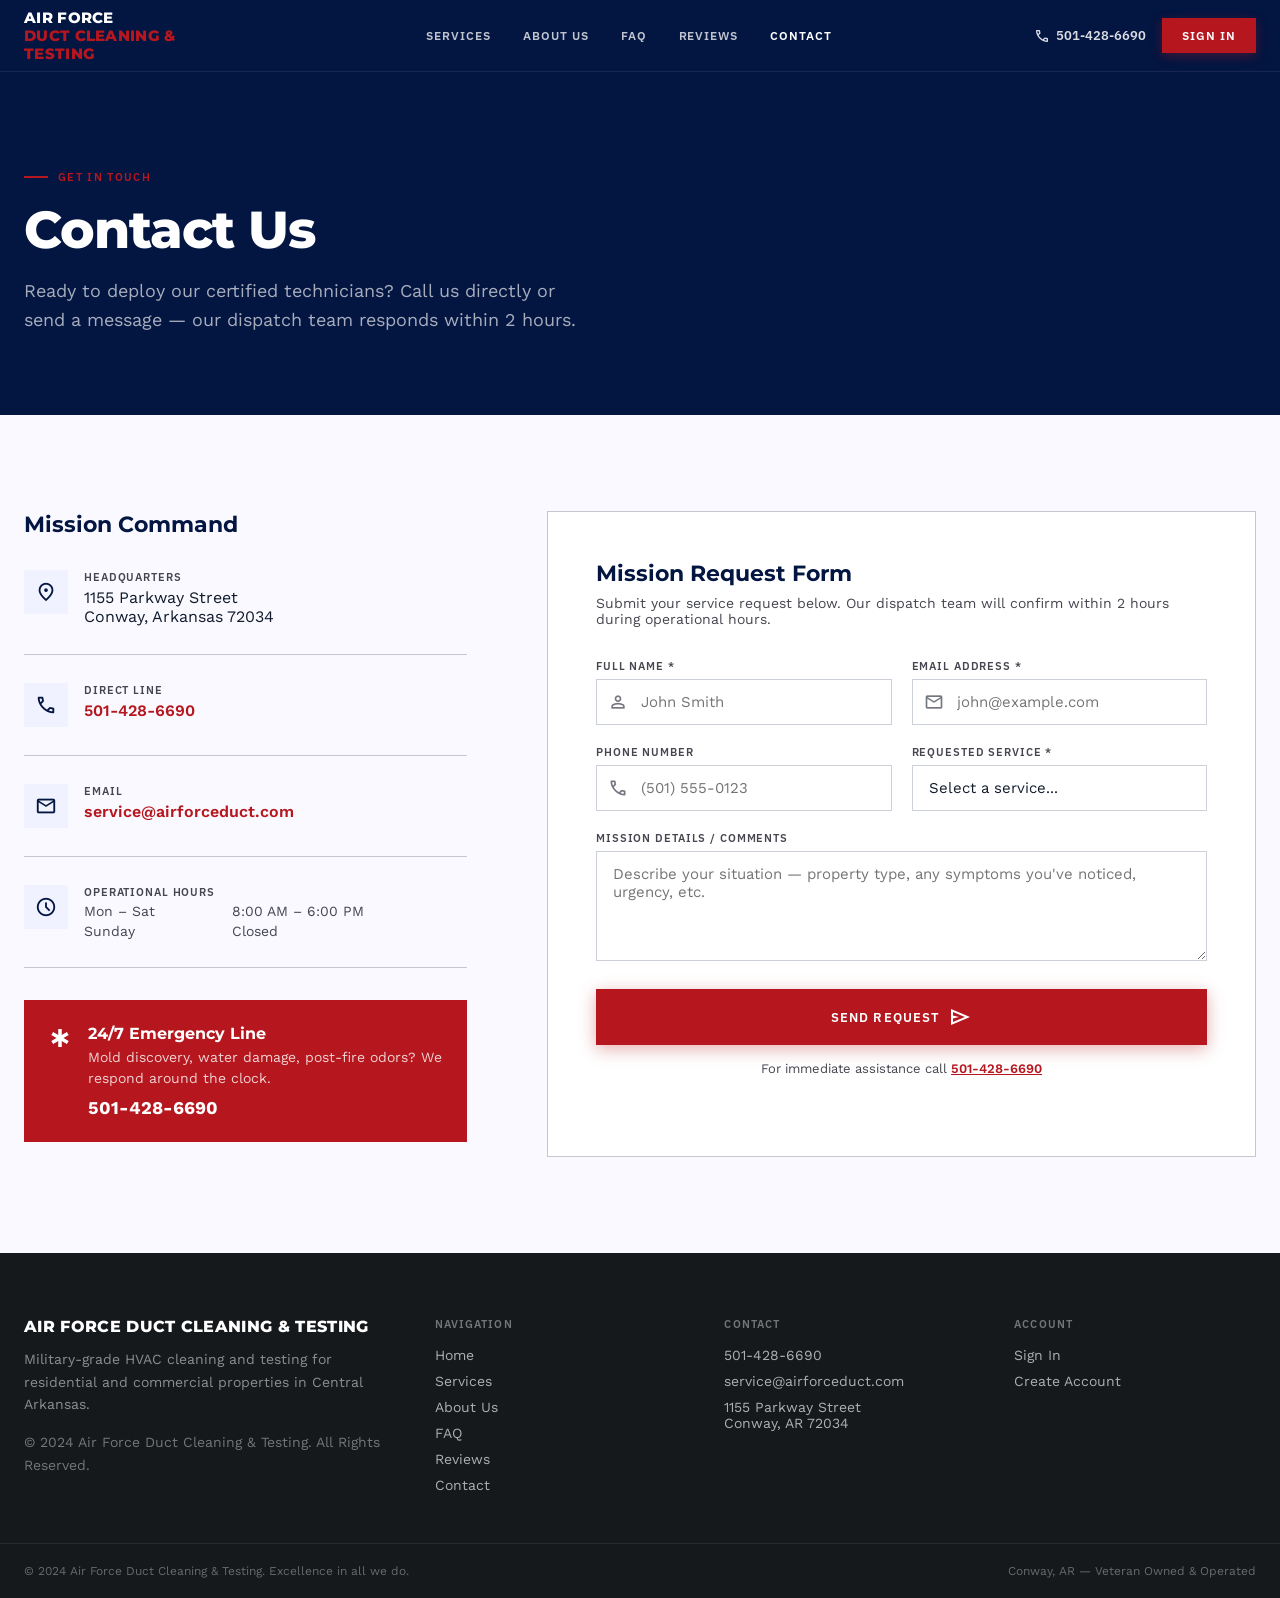
==== contact.html @ 8c6e523b "Add files via upload" ====
<!DOCTYPE html>
<html lang="en">
<head>
<meta charset="utf-8"/>
<meta name="viewport" content="width=device-width, initial-scale=1.0"/>
<title>Contact | Air Force Duct Cleaning & Testing</title>
<link rel="preconnect" href="https://fonts.googleapis.com"/>
<link rel="preconnect" href="https://fonts.gstatic.com" crossorigin/>
<link href="https://fonts.googleapis.com/css2?family=Montserrat:wght@600;700;800&family=IBM+Plex+Sans:wght@500;600&family=Work+Sans:wght@400&display=swap" rel="stylesheet"/>
<link href="https://fonts.googleapis.com/css2?family=Material+Symbols+Outlined:wght,FILL@400,0&display=swap" rel="stylesheet"/>
<link rel="stylesheet" href="css/style.css"/>
<style>
.page-hero { background: var(--primary); padding: 140px 0 80px; }
.page-hero-eyebrow { font-family:'IBM Plex Sans',sans-serif; font-size:11px; font-weight:600; letter-spacing:0.12em; text-transform:uppercase; color:var(--secondary); display:flex; align-items:center; gap:10px; margin-bottom:16px; }
.page-hero-eyebrow::before { content:''; display:block; width:24px; height:2px; background:var(--secondary); }
.page-hero h1 { color:#fff; margin-bottom:16px; }
.page-hero p { color:rgba(255,255,255,0.65); font-size:18px; max-width:560px; line-height:1.65; }

.contact-section { padding: 96px 0; }
.contact-layout { display: grid; grid-template-columns: 1fr 1.6fr; gap: 80px; align-items: start; }

.contact-info h2 { font-family:'Montserrat',sans-serif; font-size:22px; font-weight:700; color:var(--primary); margin-bottom:32px; }
.info-item { display:flex; gap:16px; margin-bottom:28px; padding-bottom:28px; border-bottom:1px solid var(--outline-variant); }
.info-item:last-of-type { border-bottom:none; }
.info-icon { width:44px; height:44px; background:var(--surface-low); display:flex; align-items:center; justify-content:center; flex-shrink:0; }
.info-icon .material-symbols-outlined { font-size:22px; color:var(--primary); }
.info-label { font-family:'IBM Plex Sans',sans-serif; font-size:11px; font-weight:600; letter-spacing:0.08em; text-transform:uppercase; color:var(--on-surface-variant); margin-bottom:4px; }
.info-value { font-size:16px; color:var(--on-surface); font-weight:400; }
.info-value a { color:var(--secondary); text-decoration:none; font-weight:600; }
.info-value a:hover { text-decoration:underline; }

.hours-grid { display:grid; grid-template-columns:1fr 1fr; gap:4px 16px; margin-top:4px; font-size:14px; color:var(--on-surface-variant); }

.emergency-card { background:var(--secondary); padding:24px; margin-top:32px; display:flex; gap:16px; align-items:flex-start; }
.emergency-card .material-symbols-outlined { font-size:24px; color:#fff; flex-shrink:0; margin-top:2px; }
.emergency-card h3 { font-family:'Montserrat',sans-serif; font-size:16px; font-weight:700; color:#fff; margin-bottom:4px; }
.emergency-card p { color:rgba(255,255,255,0.8); font-size:14px; line-height:1.5; }
.emergency-card a { color:#fff; font-weight:700; font-size:18px; text-decoration:none; display:block; margin-top:8px; }

/* Form */
.contact-form-wrap { background:#fff; border:1px solid var(--outline-variant); padding:48px; }
.contact-form-wrap h2 { font-family:'Montserrat',sans-serif; font-size:22px; font-weight:700; color:var(--primary); margin-bottom:8px; }
.contact-form-wrap p { color:var(--on-surface-variant); font-size:14px; margin-bottom:32px; }
.form-row { display:grid; grid-template-columns:1fr 1fr; gap:20px; }
.form-group { display:flex; flex-direction:column; gap:6px; margin-bottom:20px; }
.form-success {
  display:none; background:rgba(46,125,50,0.08); border:1px solid var(--success-green);
  padding:20px 24px; color:var(--success-green);
  font-family:'IBM Plex Sans',sans-serif; font-size:14px; font-weight:600;
  align-items:center; gap:10px; margin-top:20px;
}
.form-success .material-symbols-outlined { font-size:22px; }

@media (max-width:900px) { .contact-layout { grid-template-columns:1fr; } }
@media (max-width:560px) { .form-row { grid-template-columns:1fr; } .contact-form-wrap { padding:28px 20px; } }
</style>
</head>
<body>

<div class="emergency-banner">⚡ 24/7 Emergency Service Available &mdash; <a href="tel:5014286690">Call Now: 501-428-6690</a></div>
<header id="topnav">
  <div class="nav-inner">
    <a class="nav-brand" href="index.html">AIR FORCE<br/><span>DUCT CLEANING & TESTING</span></a>
    <nav class="nav-links">
      <a href="services.html">Services</a>
      <a href="index.html#about">About Us</a>
      <a href="faq.html">FAQ</a>
      <a href="reviews.html">Reviews</a>
      <a href="contact.html" class="active">Contact</a>
    </nav>
    <div class="nav-right">
      <a class="nav-phone" href="tel:5014286690"><span class="material-symbols-outlined">call</span> 501-428-6690</a>
      <a class="btn-nav" href="signin.html">Sign In</a>
      <button class="nav-hamburger" id="hamburger" aria-label="Open menu"><span></span><span></span><span></span></button>
    </div>
  </div>
</header>
<nav class="mobile-menu" id="mobile-menu" style="display:none;">
  <a href="services.html">Services</a>
  <a href="index.html#about">About Us</a>
  <a href="faq.html">FAQ</a>
  <a href="reviews.html">Reviews</a>
  <a href="contact.html">Contact</a>
  <a href="signin.html">Sign In</a>
  <a href="tel:5014286690" class="btn-mobile">📞 Call 501-428-6690</a>
</nav>

<section class="page-hero">
  <div class="container">
    <div class="page-hero-eyebrow">Get In Touch</div>
    <h1 class="headline-xl">Contact Us</h1>
    <p>Ready to deploy our certified technicians? Call us directly or send a message — our dispatch team responds within 2 hours.</p>
  </div>
</section>

<section class="contact-section">
  <div class="container">
    <div class="contact-layout">

      <div class="contact-info reveal">
        <h2>Mission Command</h2>

        <div class="info-item">
          <div class="info-icon"><span class="material-symbols-outlined">location_on</span></div>
          <div>
            <div class="info-label">Headquarters</div>
            <div class="info-value">1155 Parkway Street<br/>Conway, Arkansas 72034</div>
          </div>
        </div>

        <div class="info-item">
          <div class="info-icon"><span class="material-symbols-outlined">call</span></div>
          <div>
            <div class="info-label">Direct Line</div>
            <div class="info-value"><a href="tel:5014286690">501-428-6690</a></div>
          </div>
        </div>

        <div class="info-item">
          <div class="info-icon"><span class="material-symbols-outlined">mail</span></div>
          <div>
            <div class="info-label">Email</div>
            <div class="info-value"><a href="mailto:service@airforceduct.com">service@airforceduct.com</a></div>
          </div>
        </div>

        <div class="info-item">
          <div class="info-icon"><span class="material-symbols-outlined">schedule</span></div>
          <div>
            <div class="info-label">Operational Hours</div>
            <div class="info-value">
              <div class="hours-grid">
                <span>Mon – Sat</span><span>8:00 AM – 6:00 PM</span>
                <span>Sunday</span><span>Closed</span>
              </div>
            </div>
          </div>
        </div>

        <div class="emergency-card">
          <span class="material-symbols-outlined">emergency</span>
          <div>
            <h3>24/7 Emergency Line</h3>
            <p>Mold discovery, water damage, post-fire odors? We respond around the clock.</p>
            <a href="tel:5014286690">501-428-6690</a>
          </div>
        </div>
      </div>

      <div class="contact-form-wrap reveal">
        <h2>Mission Request Form</h2>
        <p>Submit your service request below. Our dispatch team will confirm within 2 hours during operational hours.</p>

        <form id="contact-form" novalidate>
          <div class="form-row">
            <div class="form-group">
              <label class="form-label" for="name">Full Name *</label>
              <div class="input-icon-wrap">
                <span class="material-symbols-outlined">person</span>
                <input class="form-input with-icon" id="name" name="name" type="text" placeholder="John Smith" required/>
              </div>
            </div>
            <div class="form-group">
              <label class="form-label" for="email">Email Address *</label>
              <div class="input-icon-wrap">
                <span class="material-symbols-outlined">mail</span>
                <input class="form-input with-icon" id="email" name="email" type="email" placeholder="john@example.com" required/>
              </div>
            </div>
          </div>

          <div class="form-row">
            <div class="form-group">
              <label class="form-label" for="phone">Phone Number</label>
              <div class="input-icon-wrap">
                <span class="material-symbols-outlined">call</span>
                <input class="form-input with-icon" id="phone" name="phone" type="tel" placeholder="(501) 555-0123"/>
              </div>
            </div>
            <div class="form-group">
              <label class="form-label" for="service">Requested Service *</label>
              <select class="form-input" id="service" name="service" required>
                <option value="">Select a service...</option>
                <option>Residential Duct Cleaning</option>
                <option>Dryer Vent Cleaning</option>
                <option>Air Quality Testing</option>
                <option>HVAC Maintenance</option>
                <option>Mold Remediation</option>
                <option>Commercial Quote</option>
                <option>Emergency Service</option>
              </select>
            </div>
          </div>

          <div class="form-group">
            <label class="form-label" for="message">Mission Details / Comments</label>
            <textarea class="form-input" id="message" name="message" placeholder="Describe your situation — property type, any symptoms you've noticed, urgency, etc."></textarea>
          </div>

          <button class="btn-primary" type="submit" style="width:100%; justify-content:center; margin-top:8px;">
            Send Request <span class="material-symbols-outlined">send</span>
          </button>

          <div class="form-success" id="form-success">
            <span class="material-symbols-outlined">check_circle</span>
            Message sent! Our team will respond within 2 hours during operational hours.
          </div>

          <p style="margin-top:16px; font-size:13px; color:var(--on-surface-variant); text-align:center;">
            For immediate assistance call <a href="tel:5014286690" style="color:var(--secondary); font-weight:600;">501-428-6690</a>
          </p>
        </form>
      </div>

    </div>
  </div>
</section>

<footer>
  <div class="footer-inner">
    <div class="footer-brand">
      <h3>AIR FORCE DUCT CLEANING & TESTING</h3>
      <p>Military-grade HVAC cleaning and testing for residential and commercial properties in Central Arkansas.</p>
      <p style="margin-top:16px;color:rgba(255,255,255,0.4);">© 2024 Air Force Duct Cleaning & Testing. All Rights Reserved.</p>
    </div>
    <div class="footer-col">
      <h4>Navigation</h4>
      <a href="index.html">Home</a>
      <a href="services.html">Services</a>
      <a href="index.html#about">About Us</a>
      <a href="faq.html">FAQ</a>
      <a href="reviews.html">Reviews</a>
      <a href="contact.html">Contact</a>
    </div>
    <div class="footer-col">
      <h4>Contact</h4>
      <a href="tel:5014286690">501-428-6690</a>
      <a href="mailto:service@airforceduct.com">service@airforceduct.com</a>
      <a href="contact.html">1155 Parkway Street<br/>Conway, AR 72034</a>
    </div>
    <div class="footer-col">
      <h4>Account</h4>
      <a href="signin.html">Sign In</a>
      <a href="register.html">Create Account</a>
    </div>
  </div>
  <div class="footer-bottom">
    <span>© 2024 Air Force Duct Cleaning & Testing. Excellence in all we do.</span>
    <span>Conway, AR &mdash; Veteran Owned &amp; Operated</span>
  </div>
</footer>

<script src="js/main.js"></script>
<script>
document.getElementById('contact-form').addEventListener('submit', function(e) {
  e.preventDefault();
  const name = document.getElementById('name').value.trim();
  const email = document.getElementById('email').value.trim();
  const service = document.getElementById('service').value;
  if (!name || !email || !service) {
    alert('Please fill in all required fields.');
    return;
  }
  const success = document.getElementById('form-success');
  success.style.display = 'flex';
  this.querySelector('button[type=submit]').disabled = true;
  this.querySelector('button[type=submit]').textContent = 'Request Sent';
  window.scrollTo({ top: success.offsetTop - 80, behavior: 'smooth' });
});
</script>
</body>
</html>
---- css/style.css ----
/* ===========================
   AIR FORCE DUCT — Global Styles
   =========================== */

:root {
  --primary: #031541;
  --primary-container: #1b2b56;
  --on-primary: #ffffff;
  --secondary: #b6171e;
  --secondary-hover: #da3433;
  --tertiary: #16191c;
  --on-tertiary: #ffffff;
  --background: #f9f9ff;
  --surface: #ffffff;
  --surface-low: #f0f3ff;
  --surface-mid: #e7eeff;
  --on-surface: #121c2c;
  --on-surface-variant: #45464f;
  --outline: #757680;
  --outline-variant: #c5c6d0;
  --verified-gold: #C5A059;
  --success-green: #2E7D32;
  --error: #ba1a1a;
  --red-shadow: rgba(182,23,30,0.35);
}

*, *::before, *::after { box-sizing: border-box; margin: 0; padding: 0; }

html { scroll-behavior: smooth; }

body {
  font-family: 'Work Sans', sans-serif;
  background: var(--background);
  color: var(--on-surface);
  min-height: 100vh;
  display: flex;
  flex-direction: column;
  -webkit-font-smoothing: antialiased;
}

/* ——— Typography ——— */
.font-headline { font-family: 'Montserrat', sans-serif; }
.font-label { font-family: 'IBM Plex Sans', sans-serif; }

h1, h2, h3 { font-family: 'Montserrat', sans-serif; }

.headline-xl { font-size: clamp(32px, 5vw, 52px); font-weight: 800; line-height: 1.15; letter-spacing: -0.02em; }
.headline-lg { font-size: clamp(26px, 3.5vw, 36px); font-weight: 700; line-height: 1.3; }
.headline-md { font-size: clamp(20px, 2.5vw, 26px); font-weight: 600; line-height: 1.4; }
.body-lg { font-size: 18px; line-height: 1.65; font-weight: 400; }
.body-md { font-size: 16px; line-height: 1.6; font-weight: 400; }
.label-bold { font-family: 'IBM Plex Sans', sans-serif; font-size: 13px; font-weight: 600; letter-spacing: 0.07em; text-transform: uppercase; }
.label-sm { font-family: 'IBM Plex Sans', sans-serif; font-size: 11px; font-weight: 500; letter-spacing: 0.04em; text-transform: uppercase; }

/* ——— Layout ——— */
.container { max-width: 1280px; margin: 0 auto; padding: 0 24px; }
@media (max-width: 640px) { .container { padding: 0 16px; } }

/* ——— Nav ——— */
#topnav {
  position: fixed; top: 0; left: 0; right: 0; z-index: 100;
  background: var(--primary);
  height: 72px;
  display: flex; align-items: center;
  border-bottom: 1px solid rgba(255,255,255,0.08);
  transition: box-shadow 0.3s;
}
#topnav.scrolled { box-shadow: 0 2px 20px rgba(0,0,0,0.4); }

#topnav .nav-inner {
  display: flex; align-items: center; justify-content: space-between;
  width: 100%; max-width: 1280px; margin: 0 auto; padding: 0 24px;
}

.nav-brand {
  font-family: 'Montserrat', sans-serif;
  font-weight: 800; font-size: 15px; letter-spacing: 0.02em;
  color: #fff; text-decoration: none; line-height: 1.2;
  max-width: 200px;
}
.nav-brand span { color: var(--secondary); }

.nav-links { display: flex; gap: 32px; align-items: center; }
.nav-links a {
  font-family: 'IBM Plex Sans', sans-serif;
  font-size: 12px; font-weight: 600; letter-spacing: 0.08em; text-transform: uppercase;
  color: rgba(255,255,255,0.75); text-decoration: none;
  transition: color 0.2s;
}
.nav-links a:hover, .nav-links a.active { color: #fff; }

.nav-right { display: flex; gap: 16px; align-items: center; }

.nav-phone {
  font-family: 'IBM Plex Sans', sans-serif;
  font-size: 13px; font-weight: 600; color: rgba(255,255,255,0.85);
  text-decoration: none; display: flex; align-items: center; gap-6px;
  gap: 6px;
}
.nav-phone:hover { color: #fff; }
.nav-phone .material-symbols-outlined { font-size: 16px; }

.btn-nav {
  font-family: 'IBM Plex Sans', sans-serif;
  font-size: 12px; font-weight: 600; letter-spacing: 0.08em; text-transform: uppercase;
  background: var(--secondary); color: #fff;
  padding: 10px 20px; text-decoration: none;
  transition: background 0.2s, transform 0.15s, box-shadow 0.15s;
  box-shadow: 0 3px 10px var(--red-shadow);
  border: none; cursor: pointer;
}
.btn-nav:hover { background: var(--secondary-hover); transform: translateY(-1px); box-shadow: 0 5px 16px var(--red-shadow); }

/* Hamburger */
.nav-hamburger {
  display: none; flex-direction: column; gap: 5px; cursor: pointer;
  background: none; border: none; padding: 4px;
}
.nav-hamburger span { display: block; width: 22px; height: 2px; background: #fff; transition: all 0.3s; }

.mobile-menu {
  display: none;
  position: fixed; top: 72px; left: 0; right: 0; z-index: 99;
  background: var(--primary); border-top: 1px solid rgba(255,255,255,0.1);
  padding: 20px 24px; flex-direction: column; gap: 4px;
}
.mobile-menu a {
  font-family: 'IBM Plex Sans', sans-serif;
  font-size: 13px; font-weight: 600; letter-spacing: 0.07em; text-transform: uppercase;
  color: rgba(255,255,255,0.8); text-decoration: none;
  padding: 12px 0; border-bottom: 1px solid rgba(255,255,255,0.06);
}
.mobile-menu a:hover { color: #fff; }
.mobile-menu .btn-mobile {
  margin-top: 12px; background: var(--secondary); color: #fff;
  padding: 14px; text-align: center;
  font-family: 'IBM Plex Sans', sans-serif;
  font-size: 12px; font-weight: 600; letter-spacing: 0.08em; text-transform: uppercase;
  text-decoration: none; display: block;
}

@media (max-width: 900px) {
  .nav-links, .nav-phone { display: none; }
  .nav-hamburger { display: flex; }
  .nav-right .btn-nav { display: none; }
}

/* ——— Buttons ——— */
.btn-primary {
  display: inline-flex; align-items: center; gap: 8px;
  background: var(--secondary); color: #fff;
  font-family: 'IBM Plex Sans', sans-serif;
  font-size: 13px; font-weight: 600; letter-spacing: 0.08em; text-transform: uppercase;
  padding: 16px 32px; text-decoration: none; border: none; cursor: pointer;
  transition: background 0.2s, transform 0.15s, box-shadow 0.2s;
  box-shadow: 0 4px 16px var(--red-shadow);
}
.btn-primary:hover { background: var(--secondary-hover); transform: translateY(-2px); box-shadow: 0 8px 24px var(--red-shadow); }

.btn-outline {
  display: inline-flex; align-items: center; gap: 8px;
  background: transparent; color: #fff;
  font-family: 'IBM Plex Sans', sans-serif;
  font-size: 13px; font-weight: 600; letter-spacing: 0.08em; text-transform: uppercase;
  padding: 15px 32px; text-decoration: none; border: 1px solid rgba(255,255,255,0.4); cursor: pointer;
  transition: all 0.2s;
}
.btn-outline:hover { background: rgba(255,255,255,0.1); border-color: rgba(255,255,255,0.7); }

.btn-primary-dark {
  display: inline-flex; align-items: center; gap: 8px;
  background: var(--secondary); color: #fff;
  font-family: 'IBM Plex Sans', sans-serif;
  font-size: 13px; font-weight: 600; letter-spacing: 0.08em; text-transform: uppercase;
  padding: 16px 32px; text-decoration: none; border: none; cursor: pointer; width: 100%;
  justify-content: center;
  transition: background 0.2s, transform 0.15s, box-shadow 0.2s;
  box-shadow: 0 4px 14px var(--red-shadow);
}
.btn-primary-dark:hover { background: var(--secondary-hover); transform: translateY(-1px); }

/* ——— Emergency Banner ——— */
.emergency-banner {
  background: var(--secondary); color: #fff;
  text-align: center; padding: 8px 16px;
  font-family: 'IBM Plex Sans', sans-serif;
  font-size: 11px; font-weight: 600; letter-spacing: 0.1em;
}
.emergency-banner a { color: #fff; text-decoration: underline; }

/* ——— Footer ——— */
footer {
  background: var(--tertiary); color: var(--on-tertiary);
  margin-top: auto;
}
.footer-inner {
  max-width: 1280px; margin: 0 auto; padding: 64px 24px 40px;
  display: grid; grid-template-columns: 1.5fr 1fr 1fr 1fr; gap: 48px;
}
.footer-brand h3 {
  font-family: 'Montserrat', sans-serif;
  font-size: 16px; font-weight: 800; letter-spacing: 0.02em; color: #fff; margin-bottom: 12px;
}
.footer-brand p { font-size: 14px; color: rgba(255,255,255,0.5); line-height: 1.6; }
.footer-col h4 {
  font-family: 'IBM Plex Sans', sans-serif;
  font-size: 11px; font-weight: 600; letter-spacing: 0.1em; text-transform: uppercase;
  color: rgba(255,255,255,0.4); margin-bottom: 16px;
}
.footer-col a {
  display: block; font-size: 14px; color: rgba(255,255,255,0.65);
  text-decoration: none; margin-bottom: 10px; transition: color 0.2s;
}
.footer-col a:hover { color: #fff; }
.footer-bottom {
  max-width: 1280px; margin: 0 auto; padding: 20px 24px;
  border-top: 1px solid rgba(255,255,255,0.08);
  display: flex; justify-content: space-between; align-items: center;
  font-size: 12px; color: rgba(255,255,255,0.35);
}
@media (max-width: 768px) {
  .footer-inner { grid-template-columns: 1fr 1fr; gap: 32px; padding: 40px 16px 32px; }
  .footer-bottom { flex-direction: column; gap: 8px; padding: 16px; }
}
@media (max-width: 480px) { .footer-inner { grid-template-columns: 1fr; } }

/* ——— Forms ——— */
.form-group { display: flex; flex-direction: column; gap: 6px; }
.form-label {
  font-family: 'IBM Plex Sans', sans-serif;
  font-size: 11px; font-weight: 600; letter-spacing: 0.08em; text-transform: uppercase;
  color: var(--on-surface-variant);
}
.form-input {
  padding: 13px 16px; font-size: 15px; font-family: 'Work Sans', sans-serif;
  background: #fff; color: var(--on-surface);
  border: 1px solid rgba(3,21,65,0.2);
  outline: none; transition: border-color 0.2s, box-shadow 0.2s; width: 100%;
}
.form-input:focus { border-color: var(--primary); box-shadow: 0 0 0 3px rgba(3,21,65,0.1); }
.form-input.with-icon { padding-left: 44px; }
.input-icon-wrap { position: relative; }
.input-icon-wrap .material-symbols-outlined {
  position: absolute; left: 12px; top: 50%; transform: translateY(-50%);
  font-size: 20px; color: var(--outline); pointer-events: none;
}
textarea.form-input { resize: vertical; min-height: 110px; }
select.form-input { appearance: none; cursor: pointer; }

/* ——— Badge ——— */
.badge-verified {
  display: inline-flex; align-items: center; gap: 6px;
  border: 1px solid var(--verified-gold); color: var(--verified-gold);
  background: rgba(197,160,89,0.08);
  font-family: 'IBM Plex Sans', sans-serif;
  font-size: 11px; font-weight: 600; letter-spacing: 0.08em;
  padding: 5px 10px;
}
.badge-verified .material-symbols-outlined { font-size: 14px; }

/* ——— Scroll reveal ——— */
.reveal { opacity: 0; transform: translateY(24px); transition: opacity 0.6s ease, transform 0.6s ease; }
.reveal.visible { opacity: 1; transform: none; }

/* ——— Material Symbols ——— */
.material-symbols-outlined {
  font-variation-settings: 'FILL' 0, 'wght' 400, 'GRAD' 0, 'opsz' 24;
  vertical-align: middle;
}
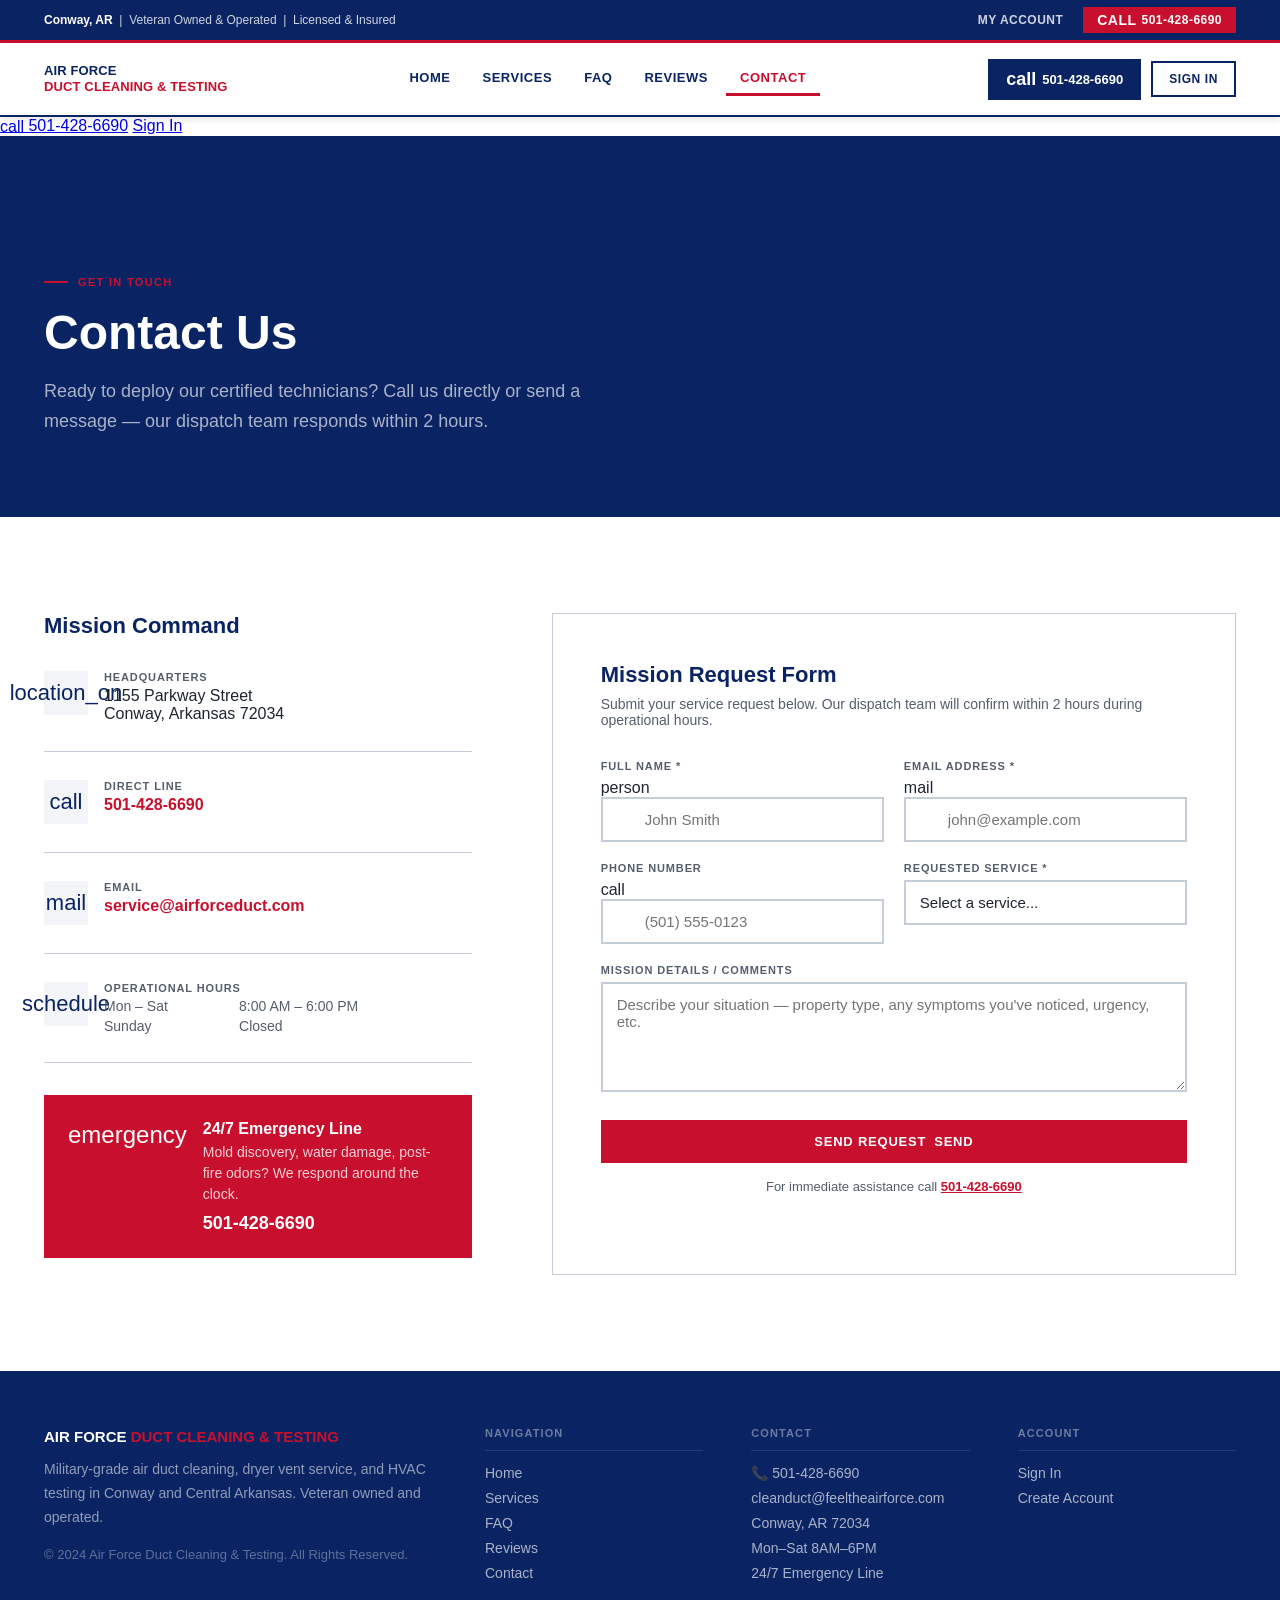
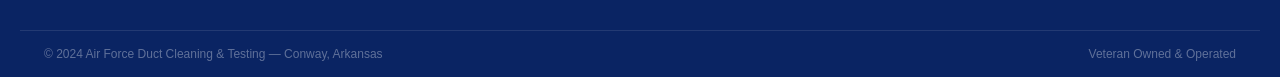
==== commit 5c556495: "Add files via upload" ====
--- a/contact.html
+++ b/contact.html
@@ -6,46 +6,46 @@
 <title>Contact | Air Force Duct Cleaning & Testing</title>
 <link rel="preconnect" href="https://fonts.googleapis.com"/>
 <link rel="preconnect" href="https://fonts.gstatic.com" crossorigin/>
-<link href="https://fonts.googleapis.com/css2?family=Montserrat:wght@600;700;800&family=IBM+Plex+Sans:wght@500;600&family=Work+Sans:wght@400&display=swap" rel="stylesheet"/>
-<link href="https://fonts.googleapis.com/css2?family=Material+Symbols+Outlined:wght,FILL@400,0&display=swap" rel="stylesheet"/>
+<link rel="preconnect" href="https://fonts.googleapis.com"/>
+<link rel="preconnect" href="https://fonts.gstatic.com" crossorigin/>
 <link rel="stylesheet" href="css/style.css"/>
 <style>
-.page-hero { background: var(--primary); padding: 140px 0 80px; }
-.page-hero-eyebrow { font-family:'IBM Plex Sans',sans-serif; font-size:11px; font-weight:600; letter-spacing:0.12em; text-transform:uppercase; color:var(--secondary); display:flex; align-items:center; gap:10px; margin-bottom:16px; }
-.page-hero-eyebrow::before { content:''; display:block; width:24px; height:2px; background:var(--secondary); }
+.page-hero { background: var(--navy); padding: 140px 0 80px; }
+.page-hero-eyebrow { font-family:'IBM Plex Sans',sans-serif; font-size:11px; font-weight:600; letter-spacing:0.12em; text-transform:uppercase; color:var(--red); display:flex; align-items:center; gap:10px; margin-bottom:16px; }
+.page-hero-eyebrow::before { content:''; display:block; width:24px; height:2px; background:var(--red); }
 .page-hero h1 { color:#fff; margin-bottom:16px; }
 .page-hero p { color:rgba(255,255,255,0.65); font-size:18px; max-width:560px; line-height:1.65; }
 
 .contact-section { padding: 96px 0; }
 .contact-layout { display: grid; grid-template-columns: 1fr 1.6fr; gap: 80px; align-items: start; }
 
-.contact-info h2 { font-family:'Montserrat',sans-serif; font-size:22px; font-weight:700; color:var(--primary); margin-bottom:32px; }
-.info-item { display:flex; gap:16px; margin-bottom:28px; padding-bottom:28px; border-bottom:1px solid var(--outline-variant); }
+.contact-info h2 { font-family:'Montserrat',sans-serif; font-size:22px; font-weight:700; color:var(--navy); margin-bottom:32px; }
+.info-item { display:flex; gap:16px; margin-bottom:28px; padding-bottom:28px; border-bottom:1px solid var(--border); }
 .info-item:last-of-type { border-bottom:none; }
-.info-icon { width:44px; height:44px; background:var(--surface-low); display:flex; align-items:center; justify-content:center; flex-shrink:0; }
-.info-icon .material-symbols-outlined { font-size:22px; color:var(--primary); }
-.info-label { font-family:'IBM Plex Sans',sans-serif; font-size:11px; font-weight:600; letter-spacing:0.08em; text-transform:uppercase; color:var(--on-surface-variant); margin-bottom:4px; }
-.info-value { font-size:16px; color:var(--on-surface); font-weight:400; }
-.info-value a { color:var(--secondary); text-decoration:none; font-weight:600; }
+.info-icon { width:44px; height:44px; background:var(--offwhite); display:flex; align-items:center; justify-content:center; flex-shrink:0; }
+.info-icon .material-symbols-outlined { font-size:22px; color:var(--navy); }
+.info-label { font-family:'IBM Plex Sans',sans-serif; font-size:11px; font-weight:600; letter-spacing:0.08em; text-transform:uppercase; color:var(--gray); margin-bottom:4px; }
+.info-value { font-size:16px; color:var(--dgray); font-weight:400; }
+.info-value a { color:var(--red); text-decoration:none; font-weight:600; }
 .info-value a:hover { text-decoration:underline; }
 
-.hours-grid { display:grid; grid-template-columns:1fr 1fr; gap:4px 16px; margin-top:4px; font-size:14px; color:var(--on-surface-variant); }
-
-.emergency-card { background:var(--secondary); padding:24px; margin-top:32px; display:flex; gap:16px; align-items:flex-start; }
+.hours-grid { display:grid; grid-template-columns:1fr 1fr; gap:4px 16px; margin-top:4px; font-size:14px; color:var(--gray); }
+
+.emergency-card { background:var(--red); padding:24px; margin-top:32px; display:flex; gap:16px; align-items:flex-start; }
 .emergency-card .material-symbols-outlined { font-size:24px; color:#fff; flex-shrink:0; margin-top:2px; }
 .emergency-card h3 { font-family:'Montserrat',sans-serif; font-size:16px; font-weight:700; color:#fff; margin-bottom:4px; }
 .emergency-card p { color:rgba(255,255,255,0.8); font-size:14px; line-height:1.5; }
 .emergency-card a { color:#fff; font-weight:700; font-size:18px; text-decoration:none; display:block; margin-top:8px; }
 
 /* Form */
-.contact-form-wrap { background:#fff; border:1px solid var(--outline-variant); padding:48px; }
-.contact-form-wrap h2 { font-family:'Montserrat',sans-serif; font-size:22px; font-weight:700; color:var(--primary); margin-bottom:8px; }
-.contact-form-wrap p { color:var(--on-surface-variant); font-size:14px; margin-bottom:32px; }
+.contact-form-wrap { background:#fff; border:1px solid var(--border); padding:48px; }
+.contact-form-wrap h2 { font-family:'Montserrat',sans-serif; font-size:22px; font-weight:700; color:var(--navy); margin-bottom:8px; }
+.contact-form-wrap p { color:var(--gray); font-size:14px; margin-bottom:32px; }
 .form-row { display:grid; grid-template-columns:1fr 1fr; gap:20px; }
 .form-group { display:flex; flex-direction:column; gap:6px; margin-bottom:20px; }
 .form-success {
-  display:none; background:rgba(46,125,50,0.08); border:1px solid var(--success-green);
-  padding:20px 24px; color:var(--success-green);
+  display:none; background:rgba(46,125,50,0.08); border:1px solid var(--green);
+  padding:20px 24px; color:var(--green);
   font-family:'IBM Plex Sans',sans-serif; font-size:14px; font-weight:600;
   align-items:center; gap:10px; margin-top:20px;
 }
@@ -57,17 +57,44 @@
 </head>
 <body>
 
-<div class="emergency-banner">⚡ 24/7 Emergency Service Available &mdash; <a href="tel:5014286690">Call Now: 501-428-6690</a></div>
+<div class="util-bar">
+  <div class="util-bar-inner">
+    <div class="util-bar-left"><strong>Conway, AR</strong> &nbsp;|&nbsp; Veteran Owned &amp; Operated &nbsp;|&nbsp; Licensed &amp; Insured</div>
+    <div class="util-bar-right">
+      <a href="signin.html">My Account</a>
+      <a href="tel:5014286690" class="util-bar-phone"><span class="material-symbols-outlined" style="font-size:14px;vertical-align:middle;">call</span> 501-428-6690</a>
+    </div>
+  </div>
+</div>
 <header id="topnav">
   <div class="nav-inner">
-    <a class="nav-brand" href="index.html">AIR FORCE<br/><span>DUCT CLEANING & TESTING</span></a>
+    <a class="nav-logo" href="index.html">
+      <div class="nav-logo-text">AIR FORCE<span>DUCT CLEANING &amp; TESTING</span></div>
+    </a>
     <nav class="nav-links">
+      <a href="index.html">Home</a>
       <a href="services.html">Services</a>
-      <a href="index.html#about">About Us</a>
       <a href="faq.html">FAQ</a>
       <a href="reviews.html">Reviews</a>
       <a href="contact.html" class="active">Contact</a>
     </nav>
+    <div class="nav-cta">
+      <a class="btn-nav-call" href="tel:5014286690"><span class="material-symbols-outlined">call</span> 501-428-6690</a>
+      <a class="btn-nav-signin" href="signin.html">Sign In</a>
+      <button class="nav-hamburger" id="hamburger" aria-label="Open menu"><span></span><span></span><span></span></button>
+    </div>
+  </div>
+</header>
+<nav class="mobile-menu" id="mobile-menu" style="display:none;">
+  <a href="index.html">Home</a>
+  <a href="services.html">Services</a>
+  <a href="faq.html">FAQ</a>
+  <a href="reviews.html">Reviews</a>
+  <a href="contact.html" class="active">Contact</a>
+  <a href="signin.html">Sign In</a>
+  <a href="tel:5014286690" class="btn-mobile-call">📞 Call 501-428-6690 — Free Estimates</a>
+</nav>
+
     <div class="nav-right">
       <a class="nav-phone" href="tel:5014286690"><span class="material-symbols-outlined">call</span> 501-428-6690</a>
       <a class="btn-nav" href="signin.html">Sign In</a>
@@ -80,7 +107,7 @@
   <a href="index.html#about">About Us</a>
   <a href="faq.html">FAQ</a>
   <a href="reviews.html">Reviews</a>
-  <a href="contact.html">Contact</a>
+  <a href="contact.html" class="active">Contact</a>
   <a href="signin.html">Sign In</a>
   <a href="tel:5014286690" class="btn-mobile">📞 Call 501-428-6690</a>
 </nav>
@@ -197,7 +224,7 @@
             <textarea class="form-input" id="message" name="message" placeholder="Describe your situation — property type, any symptoms you've noticed, urgency, etc."></textarea>
           </div>
 
-          <button class="btn-primary" type="submit" style="width:100%; justify-content:center; margin-top:8px;">
+          <button class="btn-red" type="submit" style="width:100%; justify-content:center; margin-top:8px;">
             Send Request <span class="material-symbols-outlined">send</span>
           </button>
 
@@ -206,8 +233,8 @@
             Message sent! Our team will respond within 2 hours during operational hours.
           </div>
 
-          <p style="margin-top:16px; font-size:13px; color:var(--on-surface-variant); text-align:center;">
-            For immediate assistance call <a href="tel:5014286690" style="color:var(--secondary); font-weight:600;">501-428-6690</a>
+          <p style="margin-top:16px; font-size:13px; color:var(--gray); text-align:center;">
+            For immediate assistance call <a href="tel:5014286690" style="color:var(--red); font-weight:600;">501-428-6690</a>
           </p>
         </form>
       </div>
@@ -217,26 +244,27 @@
 </section>
 
 <footer>
-  <div class="footer-inner">
+  <div class="footer-top">
     <div class="footer-brand">
-      <h3>AIR FORCE DUCT CLEANING & TESTING</h3>
-      <p>Military-grade HVAC cleaning and testing for residential and commercial properties in Central Arkansas.</p>
-      <p style="margin-top:16px;color:rgba(255,255,255,0.4);">© 2024 Air Force Duct Cleaning & Testing. All Rights Reserved.</p>
+      <div class="footer-logo-text">AIR FORCE<span> DUCT CLEANING &amp; TESTING</span></div>
+      <p>Military-grade air duct cleaning, dryer vent service, and HVAC testing in Conway and Central Arkansas. Veteran owned and operated.</p>
+      <p style="margin-top:14px; color:rgba(255,255,255,0.35); font-size:13px;">© 2024 Air Force Duct Cleaning &amp; Testing. All Rights Reserved.</p>
     </div>
     <div class="footer-col">
       <h4>Navigation</h4>
       <a href="index.html">Home</a>
       <a href="services.html">Services</a>
-      <a href="index.html#about">About Us</a>
       <a href="faq.html">FAQ</a>
       <a href="reviews.html">Reviews</a>
       <a href="contact.html">Contact</a>
     </div>
     <div class="footer-col">
       <h4>Contact</h4>
-      <a href="tel:5014286690">501-428-6690</a>
-      <a href="mailto:service@airforceduct.com">service@airforceduct.com</a>
-      <a href="contact.html">1155 Parkway Street<br/>Conway, AR 72034</a>
+      <a href="tel:5014286690">📞 501-428-6690</a>
+      <a href="mailto:cleanduct@feeltheairforce.com">cleanduct@feeltheairforce.com</a>
+      <a href="#">Conway, AR 72034</a>
+      <a href="#">Mon–Sat 8AM–6PM</a>
+      <a href="#">24/7 Emergency Line</a>
     </div>
     <div class="footer-col">
       <h4>Account</h4>
@@ -245,8 +273,8 @@
     </div>
   </div>
   <div class="footer-bottom">
-    <span>© 2024 Air Force Duct Cleaning & Testing. Excellence in all we do.</span>
-    <span>Conway, AR &mdash; Veteran Owned &amp; Operated</span>
+    <span>© 2024 Air Force Duct Cleaning &amp; Testing — Conway, Arkansas</span>
+    <span>Veteran Owned &amp; Operated</span>
   </div>
 </footer>
 
--- a/css/style.css
+++ b/css/style.css
@@ -1,269 +1,257 @@
 /* ===========================
    AIR FORCE DUCT — Global Styles
+   Strictly Red, White & Blue. No glass. No gradients.
    =========================== */
 
 :root {
-  --primary: #031541;
-  --primary-container: #1b2b56;
-  --on-primary: #ffffff;
-  --secondary: #b6171e;
-  --secondary-hover: #da3433;
-  --tertiary: #16191c;
-  --on-tertiary: #ffffff;
-  --background: #f9f9ff;
-  --surface: #ffffff;
-  --surface-low: #f0f3ff;
-  --surface-mid: #e7eeff;
-  --on-surface: #121c2c;
-  --on-surface-variant: #45464f;
-  --outline: #757680;
-  --outline-variant: #c5c6d0;
-  --verified-gold: #C5A059;
-  --success-green: #2E7D32;
-  --error: #ba1a1a;
-  --red-shadow: rgba(182,23,30,0.35);
+  --navy:   #0a2463;
+  --red:    #c8102e;
+  --red-dk: #a00d24;
+  --white:  #ffffff;
+  --offwhite: #f4f5f8;
+  --ltblue: #dce8ff;
+  --gray:   #555e6d;
+  --lgray:  #e2e6ec;
+  --dgray:  #1e2530;
+  --border: #c5cdd9;
+  --gold:   #C5A059;
+  --green:  #1a6b1a;
 }
 
 *, *::before, *::after { box-sizing: border-box; margin: 0; padding: 0; }
-
 html { scroll-behavior: smooth; }
 
 body {
   font-family: 'Work Sans', sans-serif;
-  background: var(--background);
-  color: var(--on-surface);
+  background: var(--white);
+  color: var(--dgray);
   min-height: 100vh;
-  display: flex;
-  flex-direction: column;
+  display: flex; flex-direction: column;
   -webkit-font-smoothing: antialiased;
 }
 
 /* ——— Typography ——— */
-.font-headline { font-family: 'Montserrat', sans-serif; }
-.font-label { font-family: 'IBM Plex Sans', sans-serif; }
-
-h1, h2, h3 { font-family: 'Montserrat', sans-serif; }
-
-.headline-xl { font-size: clamp(32px, 5vw, 52px); font-weight: 800; line-height: 1.15; letter-spacing: -0.02em; }
-.headline-lg { font-size: clamp(26px, 3.5vw, 36px); font-weight: 700; line-height: 1.3; }
-.headline-md { font-size: clamp(20px, 2.5vw, 26px); font-weight: 600; line-height: 1.4; }
-.body-lg { font-size: 18px; line-height: 1.65; font-weight: 400; }
-.body-md { font-size: 16px; line-height: 1.6; font-weight: 400; }
-.label-bold { font-family: 'IBM Plex Sans', sans-serif; font-size: 13px; font-weight: 600; letter-spacing: 0.07em; text-transform: uppercase; }
-.label-sm { font-family: 'IBM Plex Sans', sans-serif; font-size: 11px; font-weight: 500; letter-spacing: 0.04em; text-transform: uppercase; }
+h1,h2,h3,h4 { font-family: 'Montserrat', sans-serif; line-height: 1.2; }
+.label { font-family: 'IBM Plex Sans', sans-serif; font-size: 12px; font-weight: 600; letter-spacing: 0.08em; text-transform: uppercase; }
 
 /* ——— Layout ——— */
-.container { max-width: 1280px; margin: 0 auto; padding: 0 24px; }
+.container { max-width: 1240px; margin: 0 auto; padding: 0 24px; }
 @media (max-width: 640px) { .container { padding: 0 16px; } }
 
-/* ——— Nav ——— */
+/* ——— TOP UTILITY BAR ——— */
+.util-bar {
+  background: var(--navy); color: var(--white);
+  padding: 7px 0; border-bottom: 3px solid var(--red);
+}
+.util-bar-inner {
+  max-width: 1240px; margin: 0 auto; padding: 0 24px;
+  display: flex; justify-content: space-between; align-items: center; flex-wrap: wrap; gap: 8px;
+}
+.util-bar-left { font-family:'IBM Plex Sans',sans-serif; font-size:12px; color:rgba(255,255,255,0.8); }
+.util-bar-left strong { color:var(--white); }
+.util-bar-right { display:flex; gap:20px; align-items:center; }
+.util-bar-right a {
+  font-family:'IBM Plex Sans',sans-serif; font-size:12px; font-weight:600;
+  color:rgba(255,255,255,0.8); text-decoration:none; letter-spacing:0.04em; text-transform:uppercase;
+}
+.util-bar-right a:hover { color:#fff; }
+.util-bar-phone {
+  background: var(--red); color: #fff !important;
+  padding: 5px 14px; font-weight:700 !important;
+  display:flex; align-items:center; gap:5px;
+}
+.util-bar-phone:hover { background: var(--red-dk) !important; }
+
+/* ——— MAIN NAV ——— */
 #topnav {
-  position: fixed; top: 0; left: 0; right: 0; z-index: 100;
-  background: var(--primary);
-  height: 72px;
-  display: flex; align-items: center;
-  border-bottom: 1px solid rgba(255,255,255,0.08);
-  transition: box-shadow 0.3s;
-}
-#topnav.scrolled { box-shadow: 0 2px 20px rgba(0,0,0,0.4); }
-
-#topnav .nav-inner {
-  display: flex; align-items: center; justify-content: space-between;
-  width: 100%; max-width: 1280px; margin: 0 auto; padding: 0 24px;
-}
-
-.nav-brand {
-  font-family: 'Montserrat', sans-serif;
-  font-weight: 800; font-size: 15px; letter-spacing: 0.02em;
-  color: #fff; text-decoration: none; line-height: 1.2;
-  max-width: 200px;
-}
-.nav-brand span { color: var(--secondary); }
-
-.nav-links { display: flex; gap: 32px; align-items: center; }
+  position: sticky; top: 0; z-index: 100;
+  background: var(--white);
+  border-bottom: 2px solid var(--navy);
+  box-shadow: 0 2px 8px rgba(0,0,0,0.12);
+}
+.nav-inner {
+  max-width: 1240px; margin: 0 auto; padding: 0 24px;
+  display: flex; align-items: center; justify-content: space-between; height: 72px;
+}
+.nav-logo { display:flex; align-items:center; gap:12px; text-decoration:none; }
+.nav-logo img { height:52px; width:auto; display:block; }
+.nav-logo-text {
+  font-family:'Montserrat',sans-serif; font-size:13px; font-weight:800;
+  color:var(--navy); line-height:1.25; letter-spacing:0.01em;
+}
+.nav-logo-text span { color:var(--red); display:block; }
+
+.nav-links { display:flex; gap:4px; align-items:center; }
 .nav-links a {
-  font-family: 'IBM Plex Sans', sans-serif;
-  font-size: 12px; font-weight: 600; letter-spacing: 0.08em; text-transform: uppercase;
-  color: rgba(255,255,255,0.75); text-decoration: none;
-  transition: color 0.2s;
-}
-.nav-links a:hover, .nav-links a.active { color: #fff; }
-
-.nav-right { display: flex; gap: 16px; align-items: center; }
-
-.nav-phone {
-  font-family: 'IBM Plex Sans', sans-serif;
-  font-size: 13px; font-weight: 600; color: rgba(255,255,255,0.85);
-  text-decoration: none; display: flex; align-items: center; gap-6px;
-  gap: 6px;
-}
-.nav-phone:hover { color: #fff; }
-.nav-phone .material-symbols-outlined { font-size: 16px; }
-
-.btn-nav {
-  font-family: 'IBM Plex Sans', sans-serif;
-  font-size: 12px; font-weight: 600; letter-spacing: 0.08em; text-transform: uppercase;
-  background: var(--secondary); color: #fff;
-  padding: 10px 20px; text-decoration: none;
-  transition: background 0.2s, transform 0.15s, box-shadow 0.15s;
-  box-shadow: 0 3px 10px var(--red-shadow);
-  border: none; cursor: pointer;
-}
-.btn-nav:hover { background: var(--secondary-hover); transform: translateY(-1px); box-shadow: 0 5px 16px var(--red-shadow); }
+  font-family:'IBM Plex Sans',sans-serif; font-size:13px; font-weight:600;
+  letter-spacing:0.04em; text-transform:uppercase; color:var(--navy);
+  text-decoration:none; padding:8px 14px;
+  border-bottom: 3px solid transparent;
+  transition: color 0.15s, border-color 0.15s;
+}
+.nav-links a:hover { color:var(--red); border-bottom-color:var(--red); }
+.nav-links a.active { color:var(--red); border-bottom-color:var(--red); }
+
+.nav-cta {
+  display:flex; align-items:center; gap:10px; flex-shrink:0;
+}
+.btn-nav-call {
+  display:flex; align-items:center; gap:6px;
+  background:var(--navy); color:#fff;
+  font-family:'IBM Plex Sans',sans-serif; font-size:13px; font-weight:700;
+  text-decoration:none; padding:10px 18px;
+  transition: background 0.15s;
+}
+.btn-nav-call:hover { background:var(--red); }
+.btn-nav-call .material-symbols-outlined { font-size:18px; }
+
+.btn-nav-signin {
+  font-family:'IBM Plex Sans',sans-serif; font-size:12px; font-weight:600;
+  letter-spacing:0.05em; text-transform:uppercase;
+  color:var(--navy); text-decoration:none;
+  padding:9px 16px; border:2px solid var(--navy);
+  transition: all 0.15s;
+}
+.btn-nav-signin:hover { background:var(--navy); color:#fff; }
 
 /* Hamburger */
 .nav-hamburger {
-  display: none; flex-direction: column; gap: 5px; cursor: pointer;
-  background: none; border: none; padding: 4px;
-}
-.nav-hamburger span { display: block; width: 22px; height: 2px; background: #fff; transition: all 0.3s; }
+  display:none; flex-direction:column; gap:5px; cursor:pointer;
+  background:none; border:none; padding:4px;
+}
+.nav-hamburger span { display:block; width:22px; height:2px; background:var(--navy); }
 
 .mobile-menu {
-  display: none;
-  position: fixed; top: 72px; left: 0; right: 0; z-index: 99;
-  background: var(--primary); border-top: 1px solid rgba(255,255,255,0.1);
-  padding: 20px 24px; flex-direction: column; gap: 4px;
+  display:none; position:fixed; top:72px; left:0; right:0; z-index:99;
+  background:var(--white); border-bottom:3px solid var(--navy);
+  padding:16px 24px; flex-direction:column; gap:0;
+  box-shadow: 0 8px 24px rgba(0,0,0,0.15);
 }
 .mobile-menu a {
-  font-family: 'IBM Plex Sans', sans-serif;
-  font-size: 13px; font-weight: 600; letter-spacing: 0.07em; text-transform: uppercase;
-  color: rgba(255,255,255,0.8); text-decoration: none;
-  padding: 12px 0; border-bottom: 1px solid rgba(255,255,255,0.06);
-}
-.mobile-menu a:hover { color: #fff; }
-.mobile-menu .btn-mobile {
-  margin-top: 12px; background: var(--secondary); color: #fff;
-  padding: 14px; text-align: center;
-  font-family: 'IBM Plex Sans', sans-serif;
-  font-size: 12px; font-weight: 600; letter-spacing: 0.08em; text-transform: uppercase;
-  text-decoration: none; display: block;
-}
-
-@media (max-width: 900px) {
-  .nav-links, .nav-phone { display: none; }
-  .nav-hamburger { display: flex; }
-  .nav-right .btn-nav { display: none; }
-}
-
-/* ——— Buttons ——— */
-.btn-primary {
-  display: inline-flex; align-items: center; gap: 8px;
-  background: var(--secondary); color: #fff;
-  font-family: 'IBM Plex Sans', sans-serif;
-  font-size: 13px; font-weight: 600; letter-spacing: 0.08em; text-transform: uppercase;
-  padding: 16px 32px; text-decoration: none; border: none; cursor: pointer;
-  transition: background 0.2s, transform 0.15s, box-shadow 0.2s;
-  box-shadow: 0 4px 16px var(--red-shadow);
-}
-.btn-primary:hover { background: var(--secondary-hover); transform: translateY(-2px); box-shadow: 0 8px 24px var(--red-shadow); }
-
-.btn-outline {
-  display: inline-flex; align-items: center; gap: 8px;
-  background: transparent; color: #fff;
-  font-family: 'IBM Plex Sans', sans-serif;
-  font-size: 13px; font-weight: 600; letter-spacing: 0.08em; text-transform: uppercase;
-  padding: 15px 32px; text-decoration: none; border: 1px solid rgba(255,255,255,0.4); cursor: pointer;
-  transition: all 0.2s;
-}
-.btn-outline:hover { background: rgba(255,255,255,0.1); border-color: rgba(255,255,255,0.7); }
-
-.btn-primary-dark {
-  display: inline-flex; align-items: center; gap: 8px;
-  background: var(--secondary); color: #fff;
-  font-family: 'IBM Plex Sans', sans-serif;
-  font-size: 13px; font-weight: 600; letter-spacing: 0.08em; text-transform: uppercase;
-  padding: 16px 32px; text-decoration: none; border: none; cursor: pointer; width: 100%;
-  justify-content: center;
-  transition: background 0.2s, transform 0.15s, box-shadow 0.2s;
-  box-shadow: 0 4px 14px var(--red-shadow);
-}
-.btn-primary-dark:hover { background: var(--secondary-hover); transform: translateY(-1px); }
-
-/* ——— Emergency Banner ——— */
-.emergency-banner {
-  background: var(--secondary); color: #fff;
-  text-align: center; padding: 8px 16px;
-  font-family: 'IBM Plex Sans', sans-serif;
-  font-size: 11px; font-weight: 600; letter-spacing: 0.1em;
-}
-.emergency-banner a { color: #fff; text-decoration: underline; }
-
-/* ——— Footer ——— */
-footer {
-  background: var(--tertiary); color: var(--on-tertiary);
-  margin-top: auto;
-}
-.footer-inner {
-  max-width: 1280px; margin: 0 auto; padding: 64px 24px 40px;
-  display: grid; grid-template-columns: 1.5fr 1fr 1fr 1fr; gap: 48px;
-}
-.footer-brand h3 {
-  font-family: 'Montserrat', sans-serif;
-  font-size: 16px; font-weight: 800; letter-spacing: 0.02em; color: #fff; margin-bottom: 12px;
-}
-.footer-brand p { font-size: 14px; color: rgba(255,255,255,0.5); line-height: 1.6; }
+  font-family:'IBM Plex Sans',sans-serif; font-size:13px; font-weight:600;
+  letter-spacing:0.05em; text-transform:uppercase; color:var(--navy);
+  text-decoration:none; padding:13px 0;
+  border-bottom:1px solid var(--lgray); display:block;
+}
+.mobile-menu a:hover { color:var(--red); }
+.mobile-menu .btn-mobile-call {
+  margin-top:12px; background:var(--red); color:#fff;
+  padding:14px; text-align:center; font-weight:700; border:none;
+  font-size:14px; letter-spacing:0.04em;
+}
+
+@media (max-width: 960px) {
+  .nav-links { display:none; }
+  .nav-hamburger { display:flex; }
+  .btn-nav-signin { display:none; }
+}
+@media (max-width: 480px) {
+  .util-bar-left { display:none; }
+}
+
+/* ——— BUTTONS ——— */
+.btn-red {
+  display:inline-flex; align-items:center; gap:8px;
+  background:var(--red); color:#fff;
+  font-family:'IBM Plex Sans',sans-serif; font-size:13px; font-weight:700;
+  letter-spacing:0.06em; text-transform:uppercase;
+  padding:14px 28px; text-decoration:none; border:none; cursor:pointer;
+  transition: background 0.15s, transform 0.1s;
+}
+.btn-red:hover { background:var(--red-dk); transform:translateY(-1px); }
+
+.btn-navy {
+  display:inline-flex; align-items:center; gap:8px;
+  background:var(--navy); color:#fff;
+  font-family:'IBM Plex Sans',sans-serif; font-size:13px; font-weight:700;
+  letter-spacing:0.06em; text-transform:uppercase;
+  padding:14px 28px; text-decoration:none; border:none; cursor:pointer;
+  transition: background 0.15s;
+}
+.btn-navy:hover { background:#0d2f7a; }
+
+.btn-outline-white {
+  display:inline-flex; align-items:center; gap:8px;
+  background:transparent; color:#fff;
+  font-family:'IBM Plex Sans',sans-serif; font-size:13px; font-weight:700;
+  letter-spacing:0.06em; text-transform:uppercase;
+  padding:12px 28px; text-decoration:none; border:2px solid #fff; cursor:pointer;
+  transition: background 0.15s, color 0.15s;
+}
+.btn-outline-white:hover { background:#fff; color:var(--navy); }
+
+/* ——— SECTION HEADER ——— */
+.section-tag {
+  font-family:'IBM Plex Sans',sans-serif; font-size:11px; font-weight:700;
+  letter-spacing:0.14em; text-transform:uppercase; color:var(--red);
+  margin-bottom:10px; display:block;
+}
+.section-rule {
+  display:flex; align-items:center; gap:12px; margin-bottom:10px;
+}
+.section-rule::after { content:''; flex:0 0 36px; height:3px; background:var(--red); display:block; }
+
+/* ——— FORMS ——— */
+.form-group { display:flex; flex-direction:column; gap:6px; margin-bottom:18px; }
+.form-label {
+  font-family:'IBM Plex Sans',sans-serif; font-size:11px; font-weight:700;
+  letter-spacing:0.08em; text-transform:uppercase; color:var(--gray);
+}
+.form-input {
+  padding:12px 14px; font-size:15px; font-family:'Work Sans',sans-serif;
+  background:#fff; color:var(--dgray);
+  border:2px solid var(--border);
+  outline:none; transition:border-color 0.15s; width:100%;
+}
+.form-input:focus { border-color:var(--navy); }
+.form-input.with-icon { padding-left:42px; }
+.input-wrap { position:relative; }
+.input-wrap .material-symbols-outlined {
+  position:absolute; left:11px; top:50%; transform:translateY(-50%);
+  font-size:19px; color:var(--gray); pointer-events:none;
+}
+textarea.form-input { resize:vertical; min-height:110px; }
+select.form-input { cursor:pointer; appearance:none; }
+
+/* ——— FOOTER ——— */
+footer { background:var(--navy); color:#fff; margin-top:auto; }
+.footer-top {
+  max-width:1240px; margin:0 auto; padding:56px 24px 40px;
+  display:grid; grid-template-columns:1.8fr 1fr 1fr 1fr; gap:48px;
+}
+.footer-brand .footer-logo-text {
+  font-family:'Montserrat',sans-serif; font-size:15px; font-weight:800; color:#fff; margin-bottom:12px; line-height:1.3;
+}
+.footer-brand .footer-logo-text span { color:var(--red); }
+.footer-brand p { font-size:14px; color:rgba(255,255,255,0.55); line-height:1.7; }
 .footer-col h4 {
-  font-family: 'IBM Plex Sans', sans-serif;
-  font-size: 11px; font-weight: 600; letter-spacing: 0.1em; text-transform: uppercase;
-  color: rgba(255,255,255,0.4); margin-bottom: 16px;
-}
-.footer-col a {
-  display: block; font-size: 14px; color: rgba(255,255,255,0.65);
-  text-decoration: none; margin-bottom: 10px; transition: color 0.2s;
-}
-.footer-col a:hover { color: #fff; }
+  font-family:'IBM Plex Sans',sans-serif; font-size:11px; font-weight:700;
+  letter-spacing:0.1em; text-transform:uppercase; color:rgba(255,255,255,0.4);
+  margin-bottom:14px; padding-bottom:10px; border-bottom:1px solid rgba(255,255,255,0.1);
+}
+.footer-col a { display:block; font-size:14px; color:rgba(255,255,255,0.65); text-decoration:none; margin-bottom:9px; transition:color 0.15s; }
+.footer-col a:hover { color:#fff; }
 .footer-bottom {
-  max-width: 1280px; margin: 0 auto; padding: 20px 24px;
-  border-top: 1px solid rgba(255,255,255,0.08);
-  display: flex; justify-content: space-between; align-items: center;
-  font-size: 12px; color: rgba(255,255,255,0.35);
-}
-@media (max-width: 768px) {
-  .footer-inner { grid-template-columns: 1fr 1fr; gap: 32px; padding: 40px 16px 32px; }
-  .footer-bottom { flex-direction: column; gap: 8px; padding: 16px; }
-}
-@media (max-width: 480px) { .footer-inner { grid-template-columns: 1fr; } }
-
-/* ——— Forms ——— */
-.form-group { display: flex; flex-direction: column; gap: 6px; }
-.form-label {
-  font-family: 'IBM Plex Sans', sans-serif;
-  font-size: 11px; font-weight: 600; letter-spacing: 0.08em; text-transform: uppercase;
-  color: var(--on-surface-variant);
-}
-.form-input {
-  padding: 13px 16px; font-size: 15px; font-family: 'Work Sans', sans-serif;
-  background: #fff; color: var(--on-surface);
-  border: 1px solid rgba(3,21,65,0.2);
-  outline: none; transition: border-color 0.2s, box-shadow 0.2s; width: 100%;
-}
-.form-input:focus { border-color: var(--primary); box-shadow: 0 0 0 3px rgba(3,21,65,0.1); }
-.form-input.with-icon { padding-left: 44px; }
-.input-icon-wrap { position: relative; }
-.input-icon-wrap .material-symbols-outlined {
-  position: absolute; left: 12px; top: 50%; transform: translateY(-50%);
-  font-size: 20px; color: var(--outline); pointer-events: none;
-}
-textarea.form-input { resize: vertical; min-height: 110px; }
-select.form-input { appearance: none; cursor: pointer; }
-
-/* ——— Badge ——— */
-.badge-verified {
-  display: inline-flex; align-items: center; gap: 6px;
-  border: 1px solid var(--verified-gold); color: var(--verified-gold);
-  background: rgba(197,160,89,0.08);
-  font-family: 'IBM Plex Sans', sans-serif;
-  font-size: 11px; font-weight: 600; letter-spacing: 0.08em;
-  padding: 5px 10px;
-}
-.badge-verified .material-symbols-outlined { font-size: 14px; }
+  border-top:1px solid rgba(255,255,255,0.1);
+  max-width:1240px; margin:0 auto; padding:16px 24px;
+  display:flex; justify-content:space-between; align-items:center; flex-wrap:wrap; gap:8px;
+  font-size:12px; color:rgba(255,255,255,0.35);
+}
+@media (max-width:900px) { .footer-top { grid-template-columns:1fr 1fr; gap:32px; } }
+@media (max-width:480px) { .footer-top { grid-template-columns:1fr; } }
+
+/* ——— Page hero ——— */
+.page-hero { background:var(--navy); padding:120px 0 60px; }
+.page-hero h1 { color:#fff; font-size:clamp(28px,4vw,48px); font-weight:800; margin-bottom:12px; }
+.page-hero p { color:rgba(255,255,255,0.7); font-size:17px; max-width:540px; line-height:1.65; }
+.page-hero .section-tag { color:rgba(255,255,255,0.5); }
 
 /* ——— Scroll reveal ——— */
-.reveal { opacity: 0; transform: translateY(24px); transition: opacity 0.6s ease, transform 0.6s ease; }
-.reveal.visible { opacity: 1; transform: none; }
+.reveal { opacity:0; transform:translateY(20px); transition:opacity 0.5s ease, transform 0.5s ease; }
+.reveal.visible { opacity:1; transform:none; }
 
 /* ——— Material Symbols ——— */
 .material-symbols-outlined {
-  font-variation-settings: 'FILL' 0, 'wght' 400, 'GRAD' 0, 'opsz' 24;
-  vertical-align: middle;
-}
+  font-variation-settings:'FILL' 0,'wght' 400,'GRAD' 0,'opsz' 24;
+  vertical-align:middle;
+}
